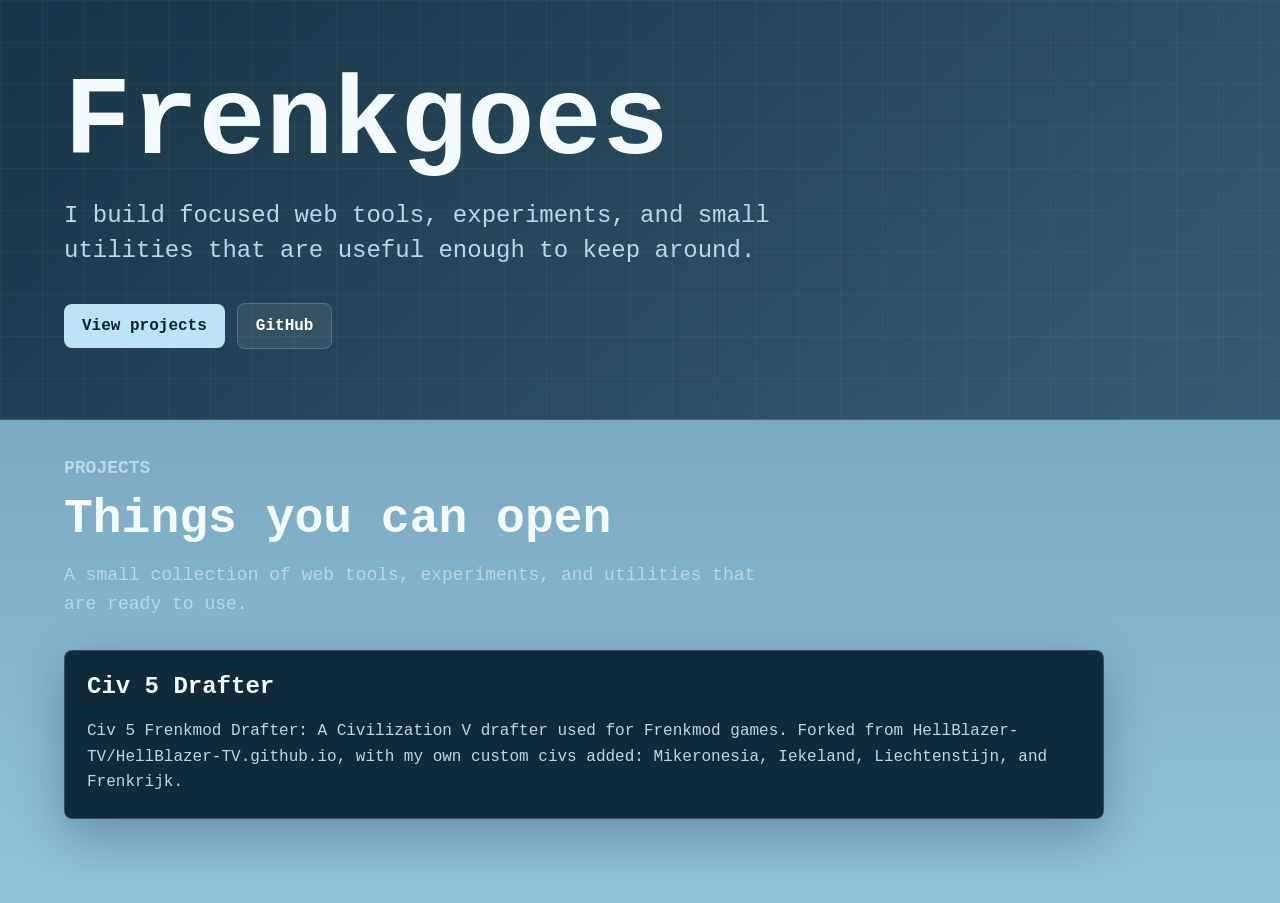
==== index.html @ 336aede1 "removed icon and large description" ====
<!DOCTYPE html>
<html lang="en">
<head>
    <meta charset="utf-8" />
    <meta name="viewport" content="width=device-width, initial-scale=1" />
    <meta name="description" content="Frenk's developer projects and web tools." />
    <title>Frenkgoes | Projects</title>
    <link rel="stylesheet" href="assets/css/site.css" />
    <script src="assets/js/projects.js" defer></script>
</head>
<body>
    <main>
        <section class="hero" aria-labelledby="hero-title">
            <div class="hero-content">
                <!--<p class="eyebrow">Developer portfolio</p>-->
                <h1 id="hero-title">Frenkgoes</h1>
                <p class="hero-copy">
                    I build focused web tools, experiments, and small utilities that are useful enough to keep around.
                </p>
                <div class="hero-actions">
                    <a class="button button-primary" href="#projects">View projects</a>
                    <a class="button button-secondary" href="https://github.com/IAmFrenk">GitHub</a>
                </div>
            </div>
        </section>

        <section class="projects-section" id="projects" aria-labelledby="projects-title">
            <div class="section-heading">
                <p class="eyebrow">Projects</p>
                <h2 id="projects-title">Things you can open</h2>
                <p>
                    A small collection of web tools, experiments, and utilities that are ready to use.
                </p>
            </div>

            <div class="project-grid" id="project-list"></div>

            <!--<noscript>
                <a class="project-card no-script-card" href="projects/civ5-drafter/">
                    <strong>Civ 5 Drafter</strong>
                    <span>Open the multiplayer civilization drafter.</span>
                </a>
            </noscript>-->
        </section>
    </main>

    <!--<footer class="site-footer">
        <span>Built by Frenk</span>
        <a href="https://github.com/IAmFrenk">github.com/IAmFrenk</a>
    </footer>-->
</body>
</html>
---- assets/css/site.css ----
:root {
	--page: #9fd4ee;
	--page-strong: #bde4f6;
	--surface: #102a3a;
	--surface-soft: #15384c;
	--text: #f4fbff;
	--muted: #b9d9e9;
	--line: rgba(244, 251, 255, 0.18);
	--accent: #bde4f6;
	--accent-strong: #ffffff;
	--button-text: #0b2230;
	--success-bg: #193f35;
	--success-line: #54c497;
	--success-text: #bff5dc;
	--shadow: 0 18px 50px rgba(3, 20, 31, 0.26);
}

.theme-light {
	--page: #eaf7ff;
	--page-strong: #d8effd;
	--surface: #ffffff;
	--surface-soft: #f7fcff;
	--text: #132434;
	--muted: #52697a;
	--line: #b9d9eb;
	--accent: #256b91;
	--accent-strong: #174f70;
	--button-text: #ffffff;
	--success-bg: #e5f7ed;
	--success-line: #bfe8cf;
	--success-text: #1f6b3c;
	--shadow: 0 18px 50px rgba(37, 107, 145, 0.13);
}

* {
	box-sizing: border-box;
}

html {
	scroll-behavior: smooth;
}

body {
	background:
		linear-gradient(180deg, rgba(8, 32, 48, 0.36), rgba(8, 32, 48, 0.1)),
		var(--page);
	color: var(--text);
	font-family: "SFMono-Regular", Consolas, "Liberation Mono", Menlo, monospace;
	margin: 0;
	min-height: 100vh;
}

body.theme-light {
	background: var(--page);
}

a {
	color: inherit;
}

.hero-actions,
.project-meta,
.site-footer {
	align-items: center;
	display: flex;
}

.hero {
	background:
		linear-gradient(135deg, rgba(16, 42, 58, 0.92), rgba(21, 56, 76, 0.72)),
		rgba(159, 212, 238, 0.5);
	border-bottom: 1px solid var(--line);
	min-height: 420px;
	padding: 72px clamp(20px, 5vw, 72px) 44px;
	position: relative;
}

.theme-light .hero {
	background:
		linear-gradient(135deg, rgba(255, 255, 255, 0.88), rgba(216, 239, 253, 0.5)),
		var(--page);
}

.hero::after {
	background:
		linear-gradient(var(--line) 1px, transparent 1px),
		linear-gradient(90deg, var(--line) 1px, transparent 1px);
	background-size: 42px 42px;
	bottom: 0;
	content: "";
	left: 0;
	opacity: 0.22;
	position: absolute;
	right: 0;
	top: 0;
}

.hero-content {
	max-width: 760px;
	position: relative;
	z-index: 1;
}

.eyebrow {
	color: var(--accent);
	font-size: 13px;
	font-weight: 800;
	letter-spacing: 0;
	margin: 0 0 12px;
	text-transform: uppercase;
}

h1,
h2,
p {
	margin-top: 0;
}

h1 {
	font-size: 112px;
	line-height: 0.92;
	margin-bottom: 24px;
}

.hero-copy {
	color: var(--muted);
	font-size: 24px;
	line-height: 1.45;
	margin-bottom: 34px;
	max-width: 720px;
}

.hero-actions {
	flex-wrap: wrap;
	gap: 12px;
}

.button {
	border-radius: 8px;
	font-weight: 750;
	padding: 13px 18px;
	text-decoration: none;
}

.button-primary {
	background: var(--accent);
	color: var(--button-text);
}

.button-primary:hover {
	background: var(--accent-strong);
	color: var(--button-text);
}

.button-secondary {
	background: rgba(255, 255, 255, 0.08);
	border: 1px solid var(--line);
	color: var(--accent-strong);
}

.projects-section {
	padding: 34px clamp(20px, 5vw, 72px) 84px;
}

.section-heading {
	max-width: 720px;
}

.section-heading h2 {
	font-size: 48px;
	line-height: 1;
	margin-bottom: 18px;
}

.section-heading p {
	color: var(--muted);
	font-size: 18px;
	line-height: 1.6;
}

.project-grid {
	display: grid;
	gap: 18px;
	grid-template-columns: repeat(auto-fit, minmax(280px, 1fr));
	margin-top: 32px;
	max-width: 1040px;
}

.project-card {
	background: var(--surface);
	border: 1px solid var(--line);
	border-radius: 8px;
	box-shadow: var(--shadow);
	display: grid;
	gap: 18px;
	padding: 22px;
	text-decoration: none;
	transition: transform 160ms ease, border-color 160ms ease, box-shadow 160ms ease;
}

.project-card:hover {
	border-color: var(--accent);
	box-shadow: 0 22px 60px rgba(3, 20, 31, 0.34);
	transform: translateY(-2px);
}

.project-topline {
	align-items: center;
	display: flex;
	justify-content: space-between;
	gap: 14px;
}

.project-card h3 {
	font-size: 24px;
	line-height: 1.15;
	margin: 0;
}

.project-card p {
	color: var(--muted);
	line-height: 1.6;
	margin: 0;
}

.project-meta {
	color: var(--accent-strong);
	flex-wrap: wrap;
	font-size: 13px;
	font-weight: 750;
	gap: 8px;
}

.project-meta span {
	background: var(--page-strong);
	border-radius: 999px;
	padding: 6px 10px;
}

.no-script-card {
	display: inline-grid;
	margin-top: 24px;
	max-width: 420px;
}

.site-footer {
	border-top: 1px solid var(--line);
	color: var(--muted);
	gap: 12px;
	justify-content: space-between;
	padding: 24px clamp(20px, 5vw, 72px);
}

.site-footer a {
	color: var(--accent-strong);
	font-weight: 700;
	text-decoration: none;
}

@media (max-width: 700px) {
	.site-footer {
		align-items: flex-start;
		flex-direction: column;
	}

	.hero {
		min-height: 380px;
		padding-top: 64px;
	}

	h1 {
		font-size: 56px;
	}

	.hero-copy {
		font-size: 19px;
	}

	.section-heading h2 {
		font-size: 34px;
	}

}
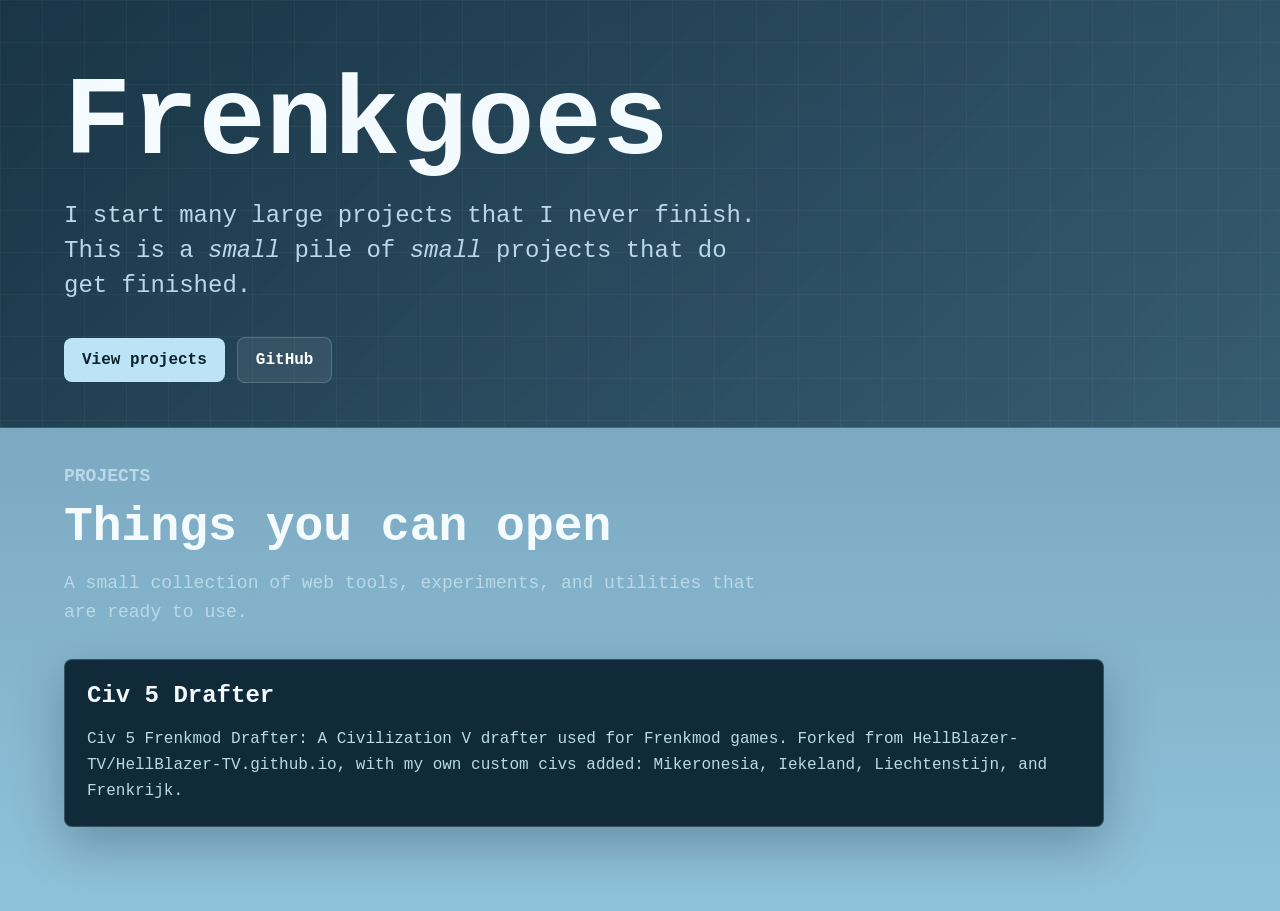
==== commit 0156349f: "small" ====
--- a/index.html
+++ b/index.html
@@ -15,7 +15,7 @@
                 <!--<p class="eyebrow">Developer portfolio</p>-->
                 <h1 id="hero-title">Frenkgoes</h1>
                 <p class="hero-copy">
-                    I build focused web tools, experiments, and small utilities that are useful enough to keep around.
+                    I start many large projects that I never finish. This is a <i>small</i> pile of <i>small</i> projects that do get finished.
                 </p>
                 <div class="hero-actions">
                     <a class="button button-primary" href="#projects">View projects</a>
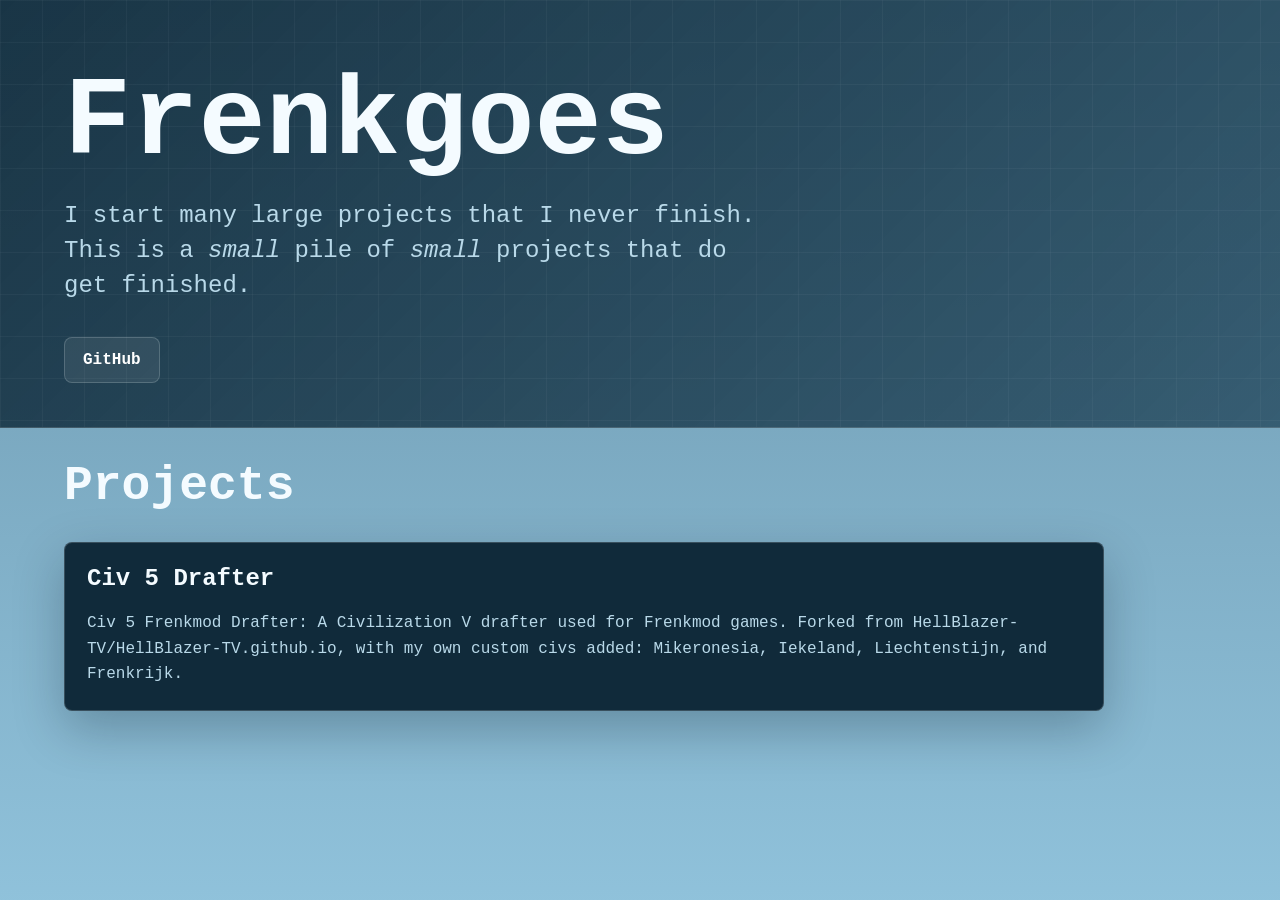
==== commit e52164b5: "blank" ====
--- a/index.html
+++ b/index.html
@@ -18,19 +18,20 @@
                     I start many large projects that I never finish. This is a <i>small</i> pile of <i>small</i> projects that do get finished.
                 </p>
                 <div class="hero-actions">
-                    <a class="button button-primary" href="#projects">View projects</a>
-                    <a class="button button-secondary" href="https://github.com/IAmFrenk">GitHub</a>
+                    <!--<a class="button button-primary" href="#projects">View projects</a>-->
+                    <a class="button button-secondary" href="https://github.com/IAmFrenk" target="_blank">GitHub</a>
                 </div>
             </div>
         </section>
 
         <section class="projects-section" id="projects" aria-labelledby="projects-title">
             <div class="section-heading">
-                <p class="eyebrow">Projects</p>
+                <h2 id="projects-title">Projects</h2>
+                <!--<p class="eyebrow">Projects</p>
                 <h2 id="projects-title">Things you can open</h2>
                 <p>
                     A small collection of web tools, experiments, and utilities that are ready to use.
-                </p>
+                </p>-->
             </div>
 
             <div class="project-grid" id="project-list"></div>
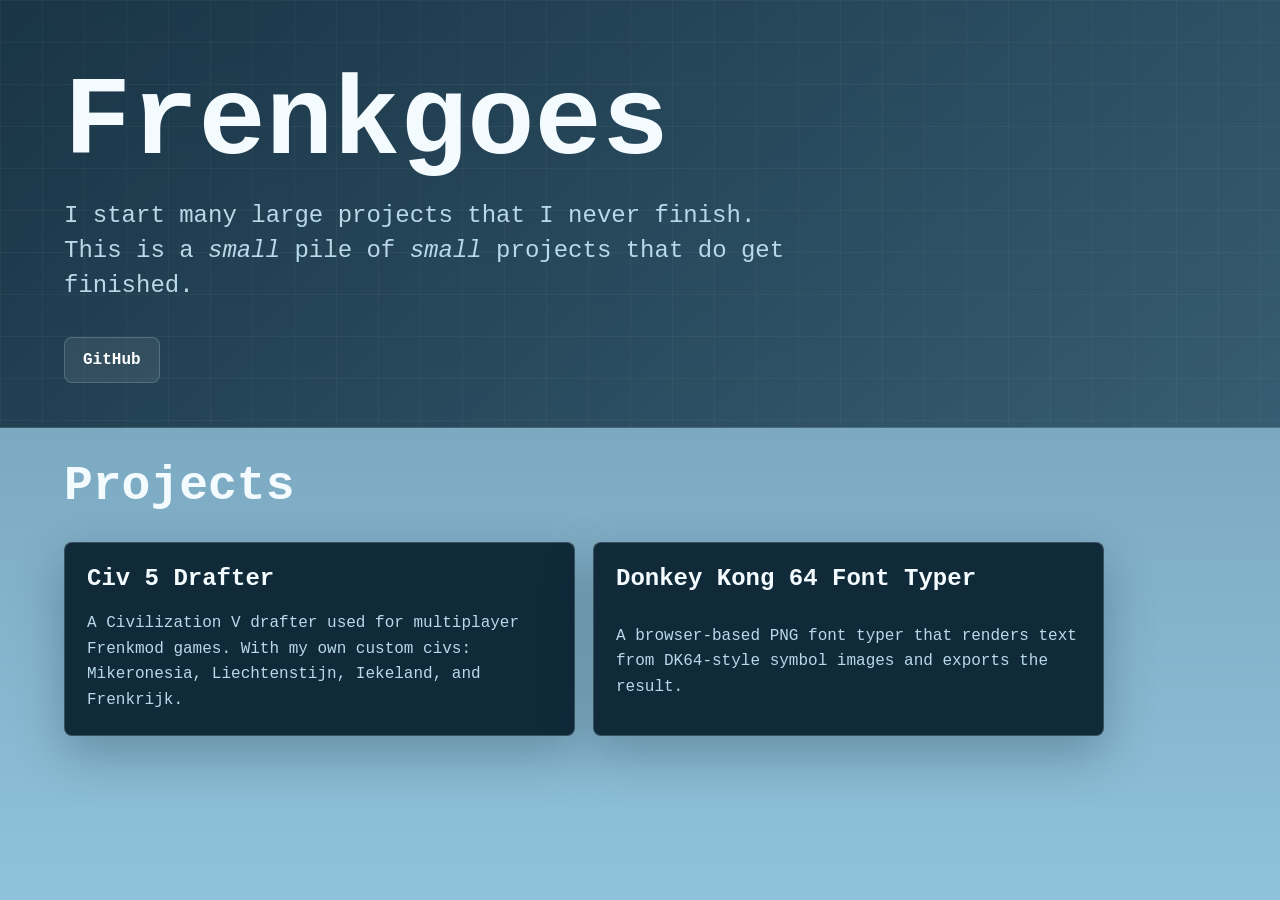
==== commit 4228ba14: "started on dk typer" ====
--- a/index.html
+++ b/index.html
@@ -35,13 +35,6 @@
             </div>
 
             <div class="project-grid" id="project-list"></div>
-
-            <!--<noscript>
-                <a class="project-card no-script-card" href="projects/civ5-drafter/">
-                    <strong>Civ 5 Drafter</strong>
-                    <span>Open the multiplayer civilization drafter.</span>
-                </a>
-            </noscript>-->
         </section>
     </main>
 
--- a/assets/css/site.css
+++ b/assets/css/site.css
@@ -127,7 +127,7 @@
 	font-size: 24px;
 	line-height: 1.45;
 	margin-bottom: 34px;
-	max-width: 720px;
+	max-width: 730px;
 }
 
 .hero-actions {
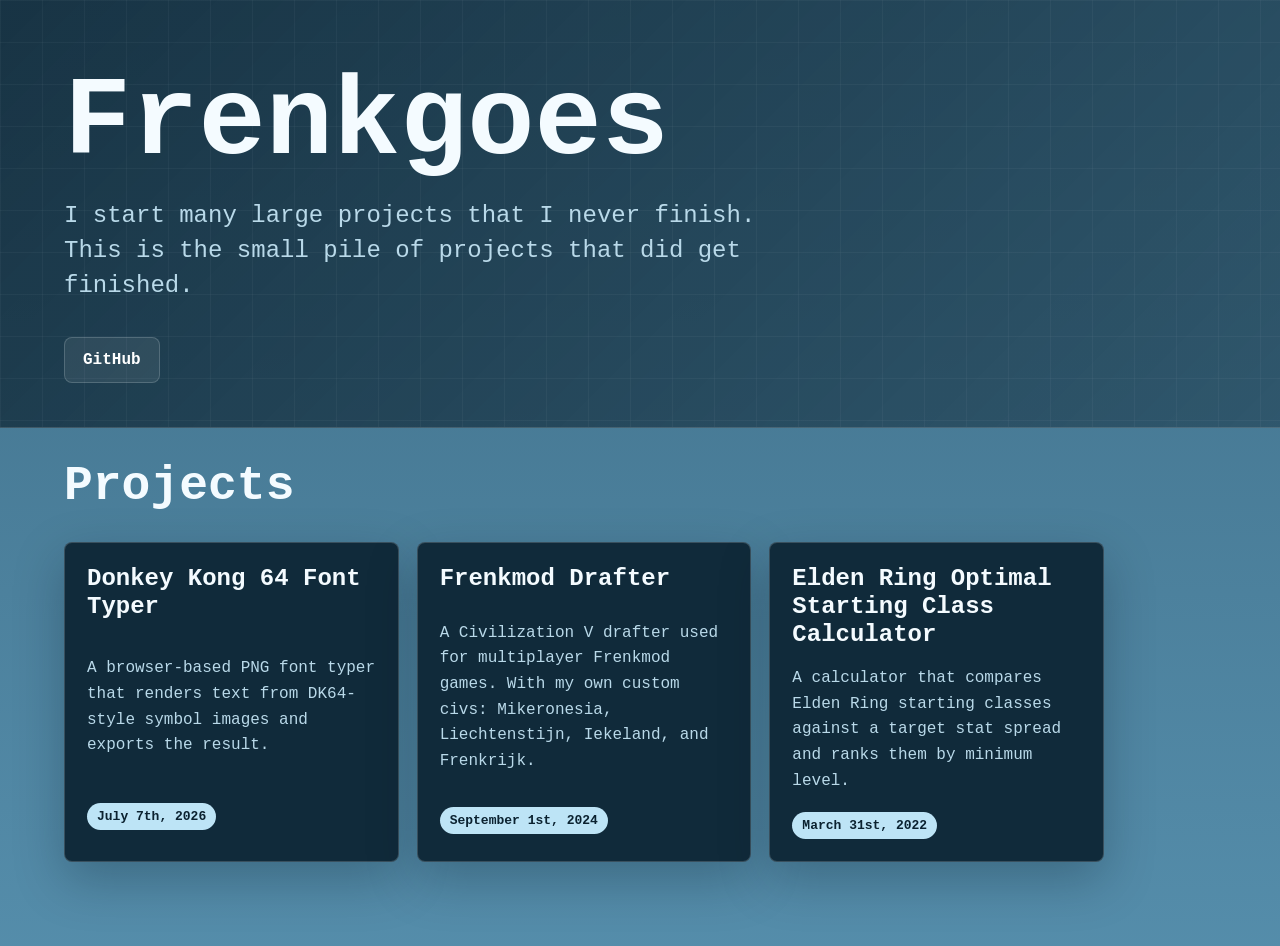
==== commit ab5debc9: "p update" ====
--- a/index.html
+++ b/index.html
@@ -15,7 +15,8 @@
                 <!--<p class="eyebrow">Developer portfolio</p>-->
                 <h1 id="hero-title">Frenkgoes</h1>
                 <p class="hero-copy">
-                    I start many large projects that I never finish. This is a <i>small</i> pile of <i>small</i> projects that do get finished.
+                    I start many large projects that I never finish.
+                    This is the small pile of projects that did get finished.
                 </p>
                 <div class="hero-actions">
                     <!--<a class="button button-primary" href="#projects">View projects</a>-->
--- a/assets/css/site.css
+++ b/assets/css/site.css
@@ -1,5 +1,5 @@
 :root {
-	--page: #9fd4ee;
+	--page: #5d99b8;
 	--page-strong: #bde4f6;
 	--surface: #102a3a;
 	--surface-soft: #15384c;
@@ -234,6 +234,7 @@
 .project-meta span {
 	background: var(--page-strong);
 	border-radius: 999px;
+	color: var(--button-text);
 	padding: 6px 10px;
 }
 
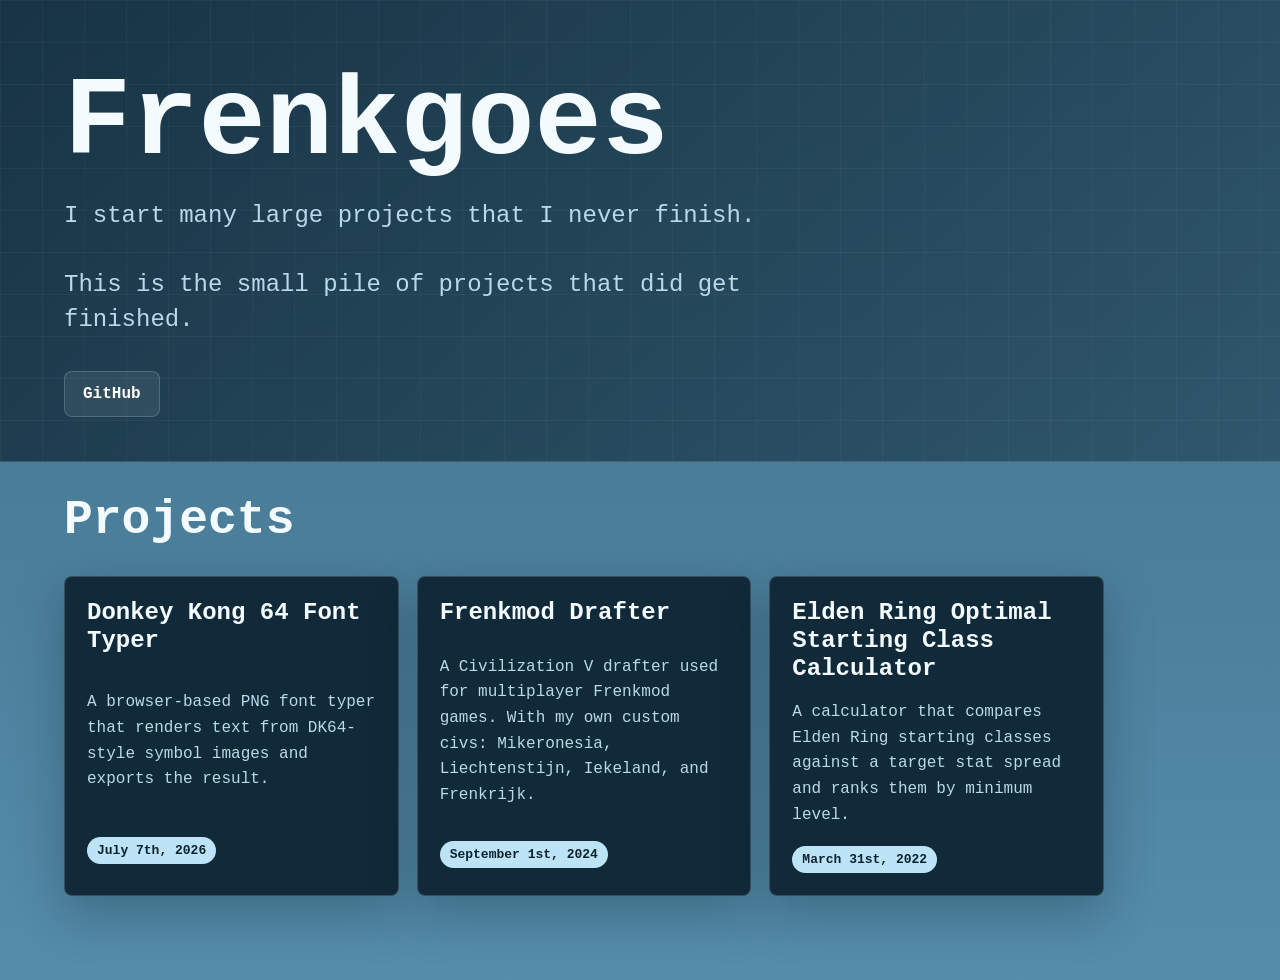
==== commit 5bd02482: "double p" ====
--- a/index.html
+++ b/index.html
@@ -16,6 +16,8 @@
                 <h1 id="hero-title">Frenkgoes</h1>
                 <p class="hero-copy">
                     I start many large projects that I never finish.
+                </p>
+                <p class="hero-copy">
                     This is the small pile of projects that did get finished.
                 </p>
                 <div class="hero-actions">
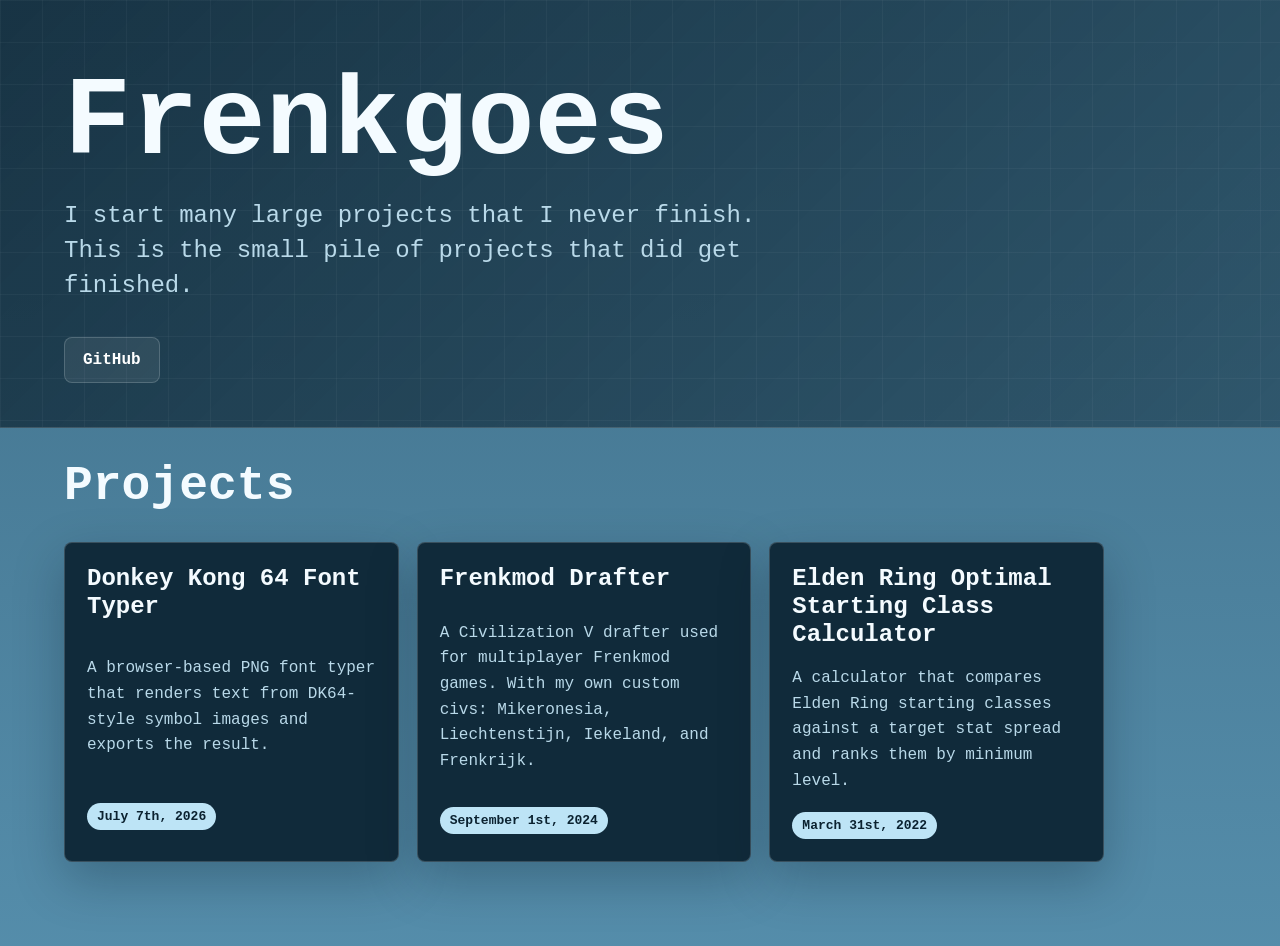
==== commit 451aabb9: "brrrr" ====
--- a/index.html
+++ b/index.html
@@ -15,9 +15,7 @@
                 <!--<p class="eyebrow">Developer portfolio</p>-->
                 <h1 id="hero-title">Frenkgoes</h1>
                 <p class="hero-copy">
-                    I start many large projects that I never finish.
-                </p>
-                <p class="hero-copy">
+                    I start many large projects that I never finish.<br />
                     This is the small pile of projects that did get finished.
                 </p>
                 <div class="hero-actions">
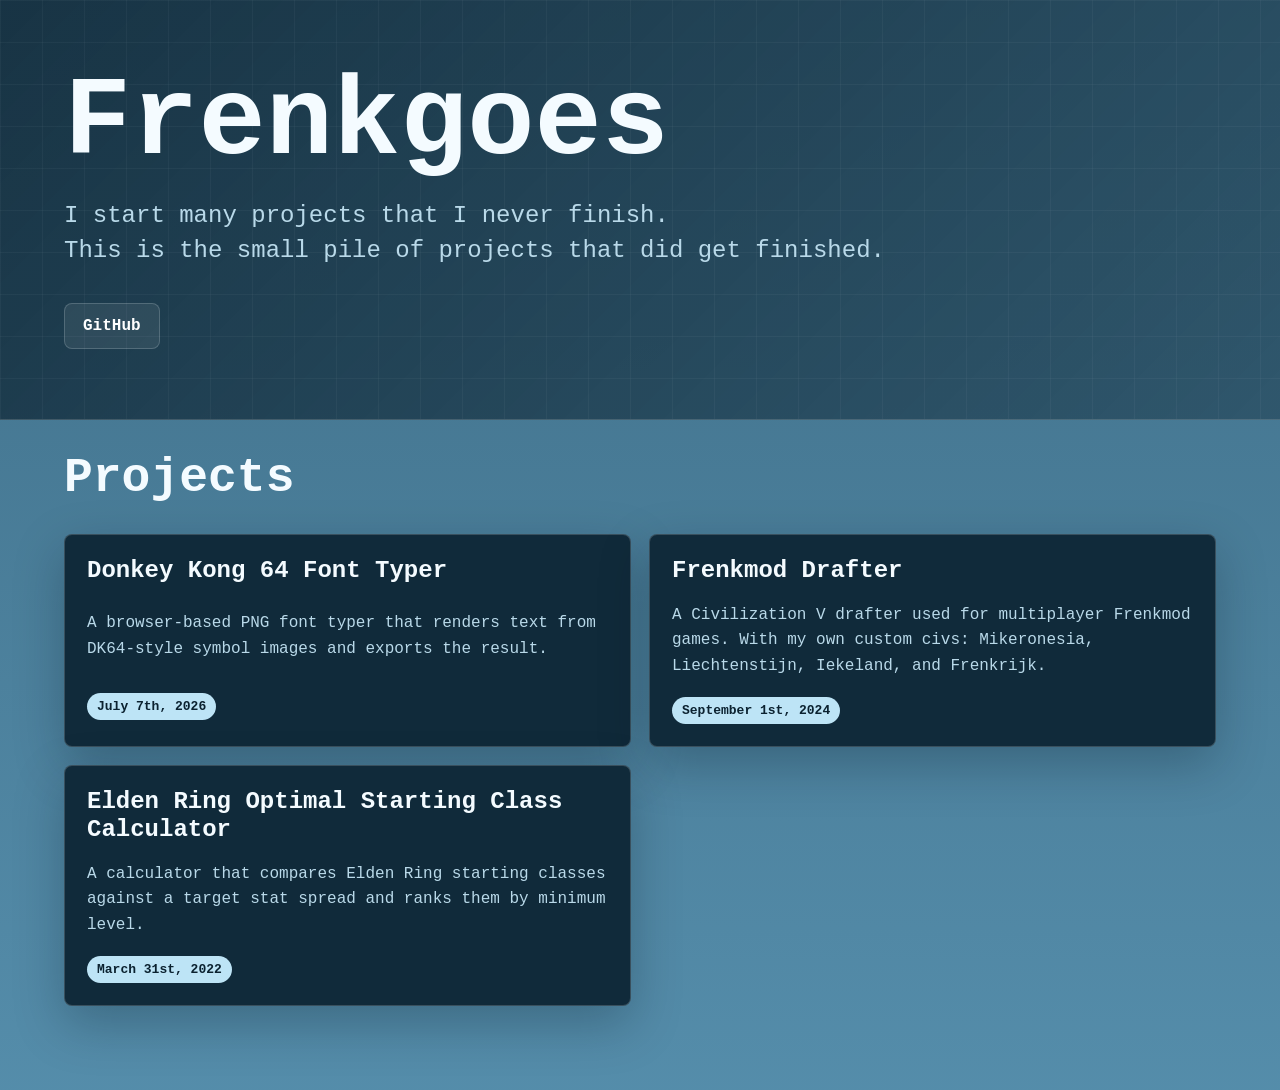
==== commit b02aad19: "styling" ====
--- a/index.html
+++ b/index.html
@@ -15,7 +15,7 @@
                 <!--<p class="eyebrow">Developer portfolio</p>-->
                 <h1 id="hero-title">Frenkgoes</h1>
                 <p class="hero-copy">
-                    I start many large projects that I never finish.<br />
+                    I start many projects that I never finish.<br />
                     This is the small pile of projects that did get finished.
                 </p>
                 <div class="hero-actions">
--- a/assets/css/site.css
+++ b/assets/css/site.css
@@ -96,7 +96,7 @@
 }
 
 .hero-content {
-	max-width: 760px;
+	max-width: 920px;
 	position: relative;
 	z-index: 1;
 }
@@ -127,7 +127,7 @@
 	font-size: 24px;
 	line-height: 1.45;
 	margin-bottom: 34px;
-	max-width: 730px;
+	max-width: 860px;
 }
 
 .hero-actions {
@@ -181,9 +181,9 @@
 .project-grid {
 	display: grid;
 	gap: 18px;
-	grid-template-columns: repeat(auto-fit, minmax(280px, 1fr));
+	grid-template-columns: repeat(2, minmax(0, 1fr));
 	margin-top: 32px;
-	max-width: 1040px;
+	max-width: 1180px;
 }
 
 .project-card {
@@ -259,6 +259,10 @@
 }
 
 @media (max-width: 700px) {
+	.project-grid {
+		grid-template-columns: 1fr;
+	}
+
 	.site-footer {
 		align-items: flex-start;
 		flex-direction: column;
